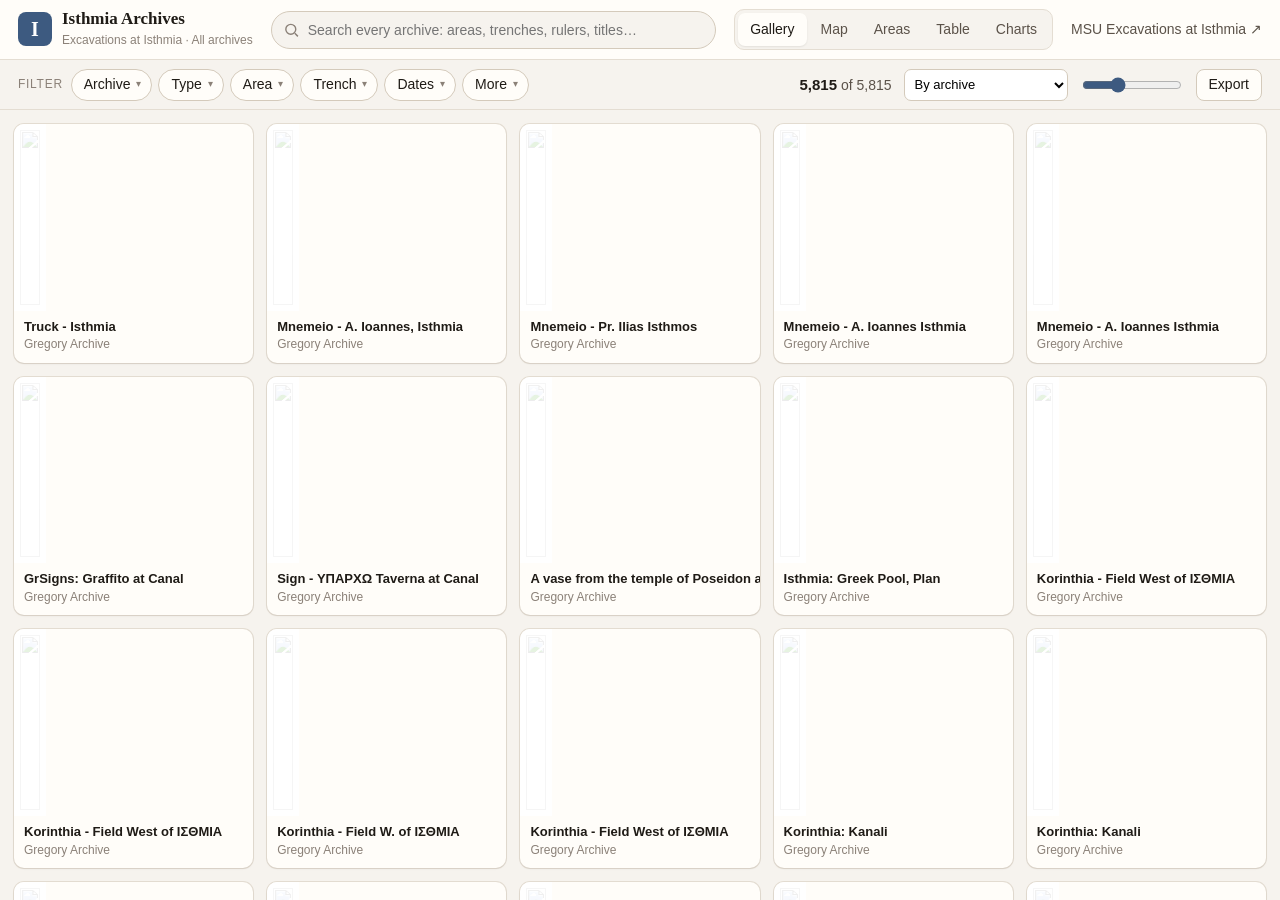
==== index.html @ 61fd902d "Publish isthmia 53b626fa98c090459ed0af89f8ced8a579373fb1 tregodan-msu/isthmia@53b626fa98c090459ed0af" ====
<!DOCTYPE html>
<html lang="en">
<head>
<meta charset="utf-8">
<meta name="viewport" content="width=device-width, initial-scale=1">
<title>Isthmia Archives — Excavation records in one place</title>
<meta name="description" content="Search the archives of the excavations at Isthmia together: photographs from the Gregory slide archive and coins from the Clement catalog, grouped by area, trench, date and ruler.">
<link rel="preconnect" href="://">
<link rel="stylesheet" href="https://unpkg.com/leaflet@1.9.4/dist/leaflet.css">
<link rel="stylesheet" href="https://unpkg.com/leaflet.markercluster@1.5.3/dist/MarkerCluster.Default.css">
<link rel="stylesheet" href="https://unpkg.com/leaflet.markercluster@1.5.3/dist/MarkerCluster.css">
<link rel="stylesheet" href="css/app.css">
<style>:root { --accent: #3d5a80; --accent-ink: #2c4563; --accent-soft: #e1e8f0 }</style>
<script src="config.js"></script>
</head>
<body>
<header class="top">
  <a class="brand" id="brand" href="#"><span class="brand-mark">Ι</span><span><b>Isthmia Archives</b><small>Excavations at Isthmia · All archives</small></span></a>
  <div class="search"><svg viewBox="0 0 24 24"><circle cx="11" cy="11" r="7"/><path d="M21 21l-4.3-4.3"/></svg>
    <input id="q" type="search" placeholder="Search every archive: areas, trenches, rulers, titles…" autocomplete="off" aria-label="Search the archive"></div>
  <nav class="views" id="views" aria-label="Views"></nav>
  <a class="story" id="story" href="#" target="_blank" rel="noopener">The story ↗</a>
</header>

<div class="fbar" id="fbar">
  <div class="filters" id="filters"></div>
  <button class="link" id="clear" hidden>Clear filters</button>
  <div class="bar-right">
    <div class="count" id="count">Loading…</div>
    <label class="ctl" id="sortCtl"><select id="sort" aria-label="Sort"></select></label>
    <label class="ctl" id="sizeCtl" title="Card size"><input type="range" id="size" min="120" max="360" step="20" value="200" aria-label="Card size"></label>
    <div class="menu"><button class="btn" id="exportBtn">Export</button>
      <div class="menu-pop right" id="exportMenu" hidden>
        <button data-x="csv">Download CSV (filtered)</button>
        <button data-x="json">Download JSON (filtered)</button>
        <button data-x="link">Copy link to this view</button>
      </div></div>
  </div>
</div>
<div class="pop" id="pop" hidden></div>

<main class="view" id="view"><div class="loading-big"><div class="spinner"></div><p>Loading the archive…</p></div></main>

<script src="https://unpkg.com/leaflet@1.9.4/dist/leaflet.js" defer></script>
<script src="https://unpkg.com/leaflet.markercluster@1.5.3/dist/leaflet.markercluster.js" defer></script>
<script type="module" src="js/app.js"></script>
</body>
</html>
---- css/app.css ----
:root {
  --bg: #f6f3ee; --panel: #fffdf9; --ink: #1f1b16; --ink2: #5b5249; --muted: #8b8178;
  --line: #e4ddd2; --line2: #d4cabb; --accent: #9a4f24; --accent-ink: #7a3c18; --accent-soft: #f3e6dc;
  --serif: "Iowan Old Style", "Palatino Linotype", Palatino, Georgia, serif;
  --sans: -apple-system, BlinkMacSystemFont, "Segoe UI", Roboto, "Helvetica Neue", Arial, sans-serif;
  --r: 10px; --top: 60px;
}
* { box-sizing: border-box; }
html, body { margin: 0; height: 100%; }
body { font: 14px/1.45 var(--sans); color: var(--ink); background: var(--bg); overflow: hidden; }
button { font: inherit; color: inherit; }
a { color: var(--accent-ink); }
[hidden] { display: none !important; }
.muted { color: var(--muted); }

/* top bar */
.top { height: var(--top); display: flex; align-items: center; gap: 18px; padding: 0 18px; background: var(--panel); border-bottom: 1px solid var(--line); position: relative; z-index: 20; }
.brand { display: flex; align-items: center; gap: 10px; text-decoration: none; color: var(--ink); white-space: nowrap; }
.brand-mark { width: 34px; height: 34px; border-radius: 8px; background: var(--accent); color: #fff; display: grid; place-items: center; font: 600 20px var(--serif); }
.brand b { font: 600 17px var(--serif); display: block; line-height: 1.1; }
.brand small { color: var(--muted); font-size: 12px; }
.search { flex: 1; max-width: 560px; position: relative; }
.search svg { position: absolute; left: 12px; top: 50%; width: 17px; height: 17px; transform: translateY(-50%); fill: none; stroke: var(--muted); stroke-width: 2; }
.search input { width: 100%; height: 38px; border: 1px solid var(--line2); border-radius: 19px; padding: 0 14px 0 36px; background: var(--bg); font: inherit; }
.search input:focus { outline: 2px solid var(--accent); outline-offset: 1px; background: #fff; }
.views { display: flex; gap: 2px; background: var(--bg); border: 1px solid var(--line); border-radius: 10px; padding: 3px; }
.views a { padding: 6px 12px; border-radius: 7px; text-decoration: none; color: var(--ink2); font-weight: 500; }
.views a:hover { color: var(--ink); }
.views a.on { background: var(--panel); color: var(--ink); box-shadow: 0 1px 2px rgba(0,0,0,.08); }
.story { margin-left: auto; color: var(--ink2); text-decoration: none; white-space: nowrap; }

/* layout */
body { display: flex; flex-direction: column; }
.top { flex: none; }
.fbar { flex: none; display: flex; align-items: center; gap: 10px; padding: 8px 18px; border-bottom: 1px solid var(--line); background: var(--bg); min-height: 50px; position: relative; z-index: 15; }
.filters { display: flex; align-items: center; gap: 6px; flex: 1; min-width: 0; overflow-x: auto; scrollbar-width: none; }
.filters::-webkit-scrollbar { display: none; }
.flabel { font-size: 12px; text-transform: uppercase; letter-spacing: .06em; color: var(--muted); margin-right: 2px; }
.fbtn { flex: none; display: inline-flex; align-items: center; gap: 6px; height: 32px; padding: 0 10px 0 12px; border: 1px solid var(--line2); background: var(--panel); border-radius: 16px; cursor: pointer; white-space: nowrap; }
.fbtn:hover { border-color: var(--accent); }
.fbtn.on { background: var(--accent-soft); border-color: var(--accent); color: var(--accent-ink); }
.fbtn b { background: var(--accent); color: #fff; border-radius: 9px; font-size: 11px; padding: 0 6px; line-height: 17px; }
.caret { font-size: 10px; color: var(--muted); }
.pop { position: fixed; z-index: 40; width: 320px; max-height: min(480px, calc(100vh - 140px)); display: flex; flex-direction: column; background: var(--panel); border: 1px solid var(--line); border-radius: 12px; box-shadow: 0 14px 40px rgba(40,30,20,.18); padding: 10px; }
.pop-h { display: flex; justify-content: space-between; align-items: baseline; font-weight: 600; padding: 2px 4px 8px; }
.pop-h span { font-weight: 400; color: var(--muted); font-size: 12px; }
.pop-q { height: 34px; border: 1px solid var(--line2); border-radius: 8px; padding: 0 10px; font: inherit; background: #fff; margin-bottom: 6px; flex: none; }
.pop-q:focus { outline: 2px solid var(--accent); outline-offset: -1px; }
.pop-list { list-style: none; margin: 0; padding: 0; overflow-y: auto; flex: 1; min-height: 60px; }
.pop-list label { display: flex; align-items: center; gap: 8px; padding: 5px 6px; border-radius: 6px; cursor: pointer; }
.pop-list label:hover { background: var(--accent-soft); }
.pop-list input { accent-color: var(--accent); margin: 0; flex: none; }
.pop-f { display: flex; justify-content: space-between; align-items: center; padding-top: 8px; border-top: 1px solid var(--line); margin-top: 6px; flex: none; }
.pop-item { display: flex; justify-content: space-between; width: 100%; background: none; border: 0; padding: 8px; border-radius: 6px; cursor: pointer; text-align: left; }
.pop-item:hover { background: var(--accent-soft); }
.pop-item i { color: var(--muted); font-style: normal; }
.pop-item b { background: var(--accent); color: #fff; border-radius: 9px; font-size: 11px; padding: 0 6px; }
.pop .pl { display: block; font-size: 12px; text-transform: uppercase; letter-spacing: .05em; color: var(--ink2); margin: 8px 2px 4px; }
.range-row { display: flex; align-items: center; gap: 6px; }
.range-row input { width: 100%; min-width: 0; height: 34px; border: 1px solid var(--line2); border-radius: 7px; padding: 0 8px; font: inherit; background: #fff; }
.range-row span { color: var(--muted); }
.check { display: flex; gap: 8px; align-items: center; margin-top: 12px; color: var(--ink2); cursor: pointer; }
.check input { accent-color: var(--accent); }
.fv { flex: 1; overflow: hidden; text-overflow: ellipsis; white-space: nowrap; }
.fn { color: var(--muted); font-variant-numeric: tabular-nums; font-size: 12px; }
.small { font-size: 12px; }
.link { background: none; border: 0; color: var(--accent-ink); cursor: pointer; padding: 4px 0; font-size: 13px; white-space: nowrap; }
.link:hover { text-decoration: underline; }
.count { color: var(--ink2); white-space: nowrap; }
.count b { color: var(--ink); font-size: 15px; }
.chip { flex: none; border: 1px solid var(--line2); background: var(--accent-soft); border-radius: 14px; padding: 4px 8px 4px 10px; cursor: pointer; font-size: 13px; max-width: 260px; overflow: hidden; text-overflow: ellipsis; white-space: nowrap; }
.chip span { margin-left: 6px; color: var(--muted); }
.chip:hover span { color: var(--accent-ink); }
.bar-right { display: flex; align-items: center; gap: 12px; margin-left: auto; flex: none; }
.ctl { display: flex; align-items: center; gap: 6px; color: var(--ink2); font-size: 13px; white-space: nowrap; }
.ctl select, .cc-config select { height: 32px; border: 1px solid var(--line2); border-radius: 7px; background: #fff; font: inherit; padding: 0 6px; max-width: 210px; }
.ctl input[type=range] { accent-color: var(--accent); width: 100px; }
.btn { height: 32px; border: 1px solid var(--line2); background: var(--panel); border-radius: 8px; padding: 0 12px; cursor: pointer; white-space: nowrap; }
.btn:hover { border-color: var(--accent); }
.btn.primary { background: var(--accent); color: #fff; border-color: var(--accent); }
.btn.primary:hover { background: var(--accent-ink); }
.btn.ghost { background: transparent; }
.btn.icon { width: 32px; padding: 0; font-size: 16px; }
.menu { position: relative; }
.menu-pop { position: absolute; left: 0; top: 38px; background: var(--panel); border: 1px solid var(--line); border-radius: 10px; box-shadow: 0 10px 30px rgba(0,0,0,.12); padding: 6px; z-index: 30; min-width: 240px; }
.menu-pop.right { left: auto; right: 0; }
.menu-pop button { display: block; width: 100%; text-align: left; background: none; border: 0; padding: 8px 10px; border-radius: 6px; cursor: pointer; }
.menu-pop button:hover { background: var(--accent-soft); }

.view { flex: 1; min-height: 0; position: relative; }
.loading-big, .empty { display: grid; place-items: center; align-content: center; height: 100%; gap: 6px; color: var(--ink2); text-align: center; padding: 20px; }
.empty h3 { font: 600 22px var(--serif); margin: 0; color: var(--ink); }
.spinner { width: 34px; height: 34px; border: 3px solid var(--line); border-top-color: var(--accent); border-radius: 50%; animation: spin 0.8s linear infinite; }
@keyframes spin { to { transform: rotate(360deg); } }

/* gallery */
.vscroll { position: absolute; inset: 0; overflow-y: auto; }
.vinner { position: relative; }
.card { position: absolute; padding: 0; border: 0; background: var(--panel); border-radius: var(--r); overflow: hidden; cursor: pointer; text-align: left; box-shadow: 0 1px 2px rgba(40,30,20,.08), 0 0 0 1px var(--line); display: flex; flex-direction: column; transition: box-shadow .15s, transform .15s; }
.card:hover, .card:focus-visible { box-shadow: 0 6px 18px rgba(40,30,20,.16), 0 0 0 2px var(--accent); transform: translateY(-1px); outline: none; }
.thumb { flex: 1; min-height: 0; background: #e6dfd4; overflow: hidden; padding: 6px; }
.thumb img { width: 100%; height: 100%; object-fit: contain; display: block; opacity: 0; transition: opacity .25s; }
.thumb img.in { opacity: 1; }
img.broken { opacity: .15 !important; }
.cap { padding: 7px 10px 8px; height: 52px; }
.cap b { display: block; font-weight: 600; font-size: 13px; overflow: hidden; text-overflow: ellipsis; white-space: nowrap; }
.cap small { display: block; color: var(--muted); font-size: 12px; overflow: hidden; text-overflow: ellipsis; white-space: nowrap; }

/* slide boxes */
.view-boxes { display: flex; flex-direction: column; }
.view-boxes .empty { height: auto; flex: 1; }
.subbar { flex: none; display: flex; align-items: center; gap: 14px; padding: 10px 18px; border-bottom: 1px solid var(--line); background: var(--panel); }
.seg { display: inline-flex; background: var(--bg); border: 1px solid var(--line); border-radius: 9px; padding: 3px; }
.seg button { border: 0; background: none; padding: 5px 14px; border-radius: 6px; cursor: pointer; color: var(--ink2); font-weight: 500; }
.seg button.on { background: var(--panel); color: var(--ink); box-shadow: 0 1px 2px rgba(0,0,0,.08); }
.boxscroll { flex: 1; overflow-y: auto; }
.boxgrid { display: grid; grid-template-columns: repeat(auto-fill, minmax(220px, 1fr)); gap: 18px; padding: 18px; }
.boxcard { border: 0; padding: 0; background: var(--panel); border-radius: 12px; overflow: hidden; cursor: pointer; text-align: left; box-shadow: 0 1px 2px rgba(40,30,20,.08), 0 0 0 1px var(--line); transition: box-shadow .15s, transform .15s; display: flex; flex-direction: column; }
.boxcard:hover { box-shadow: 0 8px 22px rgba(40,30,20,.16), 0 0 0 2px var(--accent); transform: translateY(-2px); }
.boxcover { aspect-ratio: 4/3; background: #ece8e2; overflow: hidden; }
.boxcover > img { width: 100%; height: 100%; object-fit: cover; display: block; }
.boxcover.mosaic { display: grid; grid-template-columns: 1fr 1fr; grid-template-rows: 1fr 1fr; gap: 3px; background: #3a332c; padding: 3px; }
.boxcover.mosaic img { min-height: 0; border-radius: 2px; background: #4a423a; }
.boxcard.nophoto .boxstrip { display: none; }
.boxstrip { display: grid; grid-template-columns: repeat(4, 1fr); gap: 3px; padding: 3px; background: #3a332c; }
.boxstrip img { width: 100%; aspect-ratio: 1; object-fit: cover; display: block; border-radius: 2px; background: #4a423a; }
.boxlabel { padding: 10px 12px 12px; display: flex; flex-direction: column; gap: 2px; }
.boxlabel b { font: 600 14px var(--serif); overflow: hidden; text-overflow: ellipsis; white-space: nowrap; }
.boxlabel small { color: var(--muted); }
.boxtag { display: inline-block; background: var(--accent-soft); color: var(--accent-ink); border-radius: 5px; padding: 0 6px; font: 600 12px var(--serif); margin-right: 7px; vertical-align: 1px; }
.board { flex: 1; min-height: 0; overflow-x: auto; overflow-y: hidden; display: flex; gap: 14px; padding: 12px 18px 14px; align-items: flex-start; }
.col { flex: none; width: 270px; max-height: 100%; display: flex; flex-direction: column; background: #ece6dc; border-radius: 12px; overflow: hidden; }
.col header { flex: none; display: flex; align-items: center; gap: 10px; padding: 10px; background: #e3dccf; box-shadow: 0 6px 10px -8px rgba(40,30,20,.4); position: relative; z-index: 1; }
.colphoto { flex: none; width: 58px; height: 44px; object-fit: cover; border-radius: 6px; background: #d6cebf; box-shadow: 0 0 0 1px rgba(0,0,0,.06); }
.colt { min-width: 0; flex: 1; }
.col h3 { margin: 0; font: 600 14px var(--serif); overflow: hidden; text-overflow: ellipsis; white-space: nowrap; }
.col header span { color: var(--muted); font-size: 12px; }
.col header .link { font-size: 12px; padding: 0; }
.col-body { flex: 1; min-height: 60px; overflow-y: auto; padding: 8px 8px 10px; display: flex; flex-direction: column; gap: 8px; }
.kcard { flex: none; display: block; width: 100%; padding: 0 0 8px; border: 0; background: var(--panel); border-radius: 9px; text-align: left; cursor: pointer; box-shadow: 0 1px 2px rgba(40,30,20,.1); overflow: hidden; }
.kcard:hover { box-shadow: 0 0 0 2px var(--accent); }
.kcard img { width: 100%; aspect-ratio: 3/2; object-fit: contain; display: block; background: #e6dfd4; padding: 4px; box-sizing: border-box; margin-bottom: 6px; }
.kcard b, .kcard small { display: block; padding: 0 10px; overflow: hidden; text-overflow: ellipsis; white-space: nowrap; }
.kcard b { font-size: 13px; }
.kcard small { color: var(--muted); font-size: 12px; }
.col .more { width: 100%; }

/* table */
.tscroll { position: absolute; inset: 0; overflow: auto; }
table.grid { border-collapse: separate; border-spacing: 0; table-layout: fixed; }
.grid th { position: sticky; top: 0; background: var(--panel); text-align: left; font-size: 12px; text-transform: uppercase; letter-spacing: .05em; color: var(--ink2); padding: 10px; border-bottom: 1px solid var(--line2); z-index: 1; }
.grid td a { color: var(--accent-ink); }
.grid td { height: 46px; padding: 0 10px; border-bottom: 1px solid var(--line); white-space: nowrap; overflow: hidden; text-overflow: ellipsis; }
.grid tr[data-i] { cursor: pointer; }
.grid tr[data-i]:hover td { background: var(--accent-soft); }
.tc-img { width: 64px; }
.grid td.tc-img img { width: 52px; height: 36px; object-fit: contain; border-radius: 4px; display: block; background: #e9e3da; }

/* map */
.mapwrap { position: absolute; inset: 0; }
#map { position: absolute; inset: 0; }
.map-note { position: absolute; left: 12px; bottom: 22px; z-index: 500; background: var(--panel); padding: 7px 12px; border-radius: 8px; box-shadow: 0 2px 10px rgba(0,0,0,.15); color: var(--ink2); font-size: 13px; max-width: calc(100% - 24px); }
.mpop img { width: 100%; aspect-ratio: 3/2; object-fit: contain; border-radius: 6px; display: block; margin-bottom: 6px; background: #eee; }
.mpop b, .mpop small { display: block; }
.mpop small { color: var(--muted); margin-bottom: 8px; }
.marker-cluster-small, .marker-cluster-medium, .marker-cluster-large { background-color: rgba(154,79,36,.25) !important; }
.marker-cluster-small div, .marker-cluster-medium div, .marker-cluster-large div { background-color: rgba(154,79,36,.85) !important; color: #fff !important; font-weight: 600; }

/* charts */
.view-charts { overflow-y: auto; }
.cv { max-width: 1280px; margin: 0 auto; padding: 18px 18px 60px; }
.cv-top { display: flex; align-items: flex-start; gap: 16px; margin-bottom: 14px; }
.cv-top h2 { font: 600 24px var(--serif); margin: 0; }
.cv-top p { margin: 4px 0 0; max-width: 720px; }
.cv-actions { margin-left: auto; display: flex; gap: 8px; }
.sugg { display: grid; grid-template-columns: repeat(auto-fill, minmax(250px, 1fr)); gap: 10px; margin-bottom: 18px; padding: 14px; background: var(--panel); border: 1px solid var(--line); border-radius: 12px; }
.sg { display: flex; gap: 10px; align-items: flex-start; text-align: left; border: 1px solid var(--line); background: #fff; border-radius: 10px; padding: 10px; cursor: pointer; }
.sg:hover { border-color: var(--accent); background: var(--accent-soft); }
.sg-ic { flex: none; width: 34px; height: 34px; border-radius: 8px; background: var(--accent-soft); color: var(--accent-ink); display: grid; place-items: center; }
.sg-ic svg { width: 20px; height: 20px; }
.sg b { display: block; font-size: 13px; }
.sg small { color: var(--muted); font-size: 12px; }
.cards { display: flex; flex-direction: column; gap: 18px; }
.ccard.linked { box-shadow: inset 4px 0 0 var(--accent); }
.cc-link { flex: none; display: inline-flex; align-items: center; gap: 5px; height: 28px; padding: 0 10px 0 8px; border-radius: 14px; border: 1px solid var(--line2); background: #fff; color: var(--muted); cursor: pointer; font-size: 12px; }
.cc-link svg { width: 15px; height: 15px; }
.cc-link.on { background: var(--accent-soft); border-color: var(--accent); color: var(--accent-ink); }
.cc-link:hover { border-color: var(--accent); }
.lk-hint { white-space: nowrap; }
.lk-dot { display: inline-block; width: 4px; height: 12px; background: var(--accent); border-radius: 2px; vertical-align: -1px; margin: 0 2px; }
.links { position: sticky; top: 0; z-index: 5; display: flex; align-items: center; flex-wrap: wrap; gap: 8px; padding: 10px 14px; margin-bottom: 16px; background: var(--accent-soft); border: 1px solid #e6cdb9; border-left: 4px solid var(--accent); border-radius: 12px; box-shadow: 0 6px 16px -10px rgba(122,60,24,.4); }
.lk-title { display: inline-flex; align-items: center; gap: 6px; font-weight: 600; color: var(--accent-ink); margin-right: 4px; }
.lk-title svg { width: 16px; height: 16px; }
.lk-chip { display: inline-flex; align-items: baseline; gap: 6px; border: 1px solid var(--accent); background: #fff; border-radius: 14px; padding: 4px 8px 4px 10px; cursor: pointer; font-size: 13px; }
.lk-chip small { color: var(--muted); font-size: 11px; }
.lk-chip small::after { content: ":"; }
.lk-chip span { color: var(--muted); }
.lk-chip:hover span { color: var(--accent-ink); }
.lk-arrow { color: var(--accent); font-weight: 600; }
.lk-n { margin-left: auto; color: var(--ink2); }
.lk-badge { display: inline-flex; align-items: center; gap: 4px; background: var(--accent-soft); color: var(--accent-ink); border-radius: 10px; padding: 1px 8px 1px 6px; margin-right: 6px; }
.lk-badge svg { width: 12px; height: 12px; }
.cc-chart .mark.dim { opacity: .22; }
.cc-chart .hit.picked { fill: rgba(154,79,36,.12); }
.ccard { background: var(--panel); border: 1px solid var(--line); border-radius: 14px; padding: 14px 16px 16px; }
.cc-head { display: flex; align-items: center; gap: 10px; }
.cc-title { flex: 1; min-width: 0; border: 1px solid transparent; background: none; font: 600 18px var(--serif); padding: 4px 6px; border-radius: 6px; color: var(--ink); }
.cc-title:hover { border-color: var(--line); }
.cc-title:focus { border-color: var(--accent); outline: none; background: #fff; }
.cc-actions { display: flex; gap: 4px; }
.cc-types { display: flex; gap: 4px; flex-wrap: wrap; margin: 10px 0; }
.cc-types button { display: flex; align-items: center; gap: 6px; height: 32px; padding: 0 10px; border: 1px solid var(--line); background: #fff; border-radius: 8px; cursor: pointer; color: var(--ink2); font-size: 13px; }
.cc-types button svg { width: 17px; height: 17px; }
.cc-types button:hover { border-color: var(--accent); }
.cc-types button.on { background: var(--accent); border-color: var(--accent); color: #fff; }
.cc-config { display: flex; flex-wrap: wrap; gap: 8px 16px; padding: 10px 12px; background: var(--bg); border-radius: 10px; margin-bottom: 12px; }
.cc-config label { display: flex; align-items: center; gap: 6px; font-size: 13px; color: var(--ink2); }
.cc-check input { accent-color: var(--accent); }
.cc-chart { min-height: 120px; position: relative; }
.cc-chart svg { display: block; }
.cc-chart .mark, .cc-chart .hit { cursor: pointer; }
.cc-chart .mark:hover { opacity: .82; }
.cc-chart .hit:hover { fill: rgba(154,79,36,.06); }
.cc-chart .brush-area { cursor: crosshair; }
.cc-empty { padding: 40px; text-align: center; }
.cc-note { margin: 6px 0 0; min-height: 4px; }
.cc-sel { margin-top: 12px; border-top: 1px solid var(--line); padding-top: 12px; }
.sel-head { display: flex; align-items: center; gap: 12px; flex-wrap: wrap; margin-bottom: 10px; }
.sel-actions { margin-left: auto; display: flex; gap: 6px; }
.sel-grid { display: grid; grid-template-columns: repeat(auto-fill, minmax(120px, 1fr)); gap: 8px; }
.st { border: 0; padding: 0; background: #fff; border-radius: 8px; overflow: hidden; cursor: pointer; box-shadow: 0 0 0 1px var(--line); text-align: left; }
.st:hover { box-shadow: 0 0 0 2px var(--accent); }
.st img { width: 100%; aspect-ratio: 4/3; object-fit: contain; background: #e6dfd4; display: block; padding: 3px; box-sizing: border-box; }
.st span { display: block; font-size: 11px; padding: 4px 6px 6px; overflow: hidden; text-overflow: ellipsis; white-space: nowrap; color: var(--ink2); }
.more-sel { margin-top: 10px; width: 100%; }
.small-empty { height: auto; padding: 60px 20px; }
.tip { position: fixed; left: 0; top: 0; z-index: 100; background: #1f1b16; color: #fff; padding: 6px 9px; border-radius: 6px; font-size: 12px; pointer-events: none; max-width: 340px; }

/* lightbox */
body.lb-open { overflow: hidden; }
.lb { --lb-bg: #0b0a09; --lb-ink: #f2efe9; --lb-strong: #fff; --lb-line: #262320; --lb-muted: #a8a29a; --lb-dim: #9a948b; --lb-btn: #d9d4cc; --lb-hover: #24211e;
  --lb-panel: #12100e; --lb-tab: #1d1a17; --lb-tab-on: #2e2a26; --lb-link: #f0b78f; --lb-link-line: #a76a45; --lb-sep: #33302c; }
.lb.light { --lb-bg: #fff; --lb-ink: #1c1814; --lb-strong: #000; --lb-line: #dcd7cf; --lb-muted: #5d574f; --lb-dim: #625c53; --lb-btn: #3b362f; --lb-hover: #ece8e1;
  --lb-panel: #f7f5f1; --lb-tab: #e9e5de; --lb-tab-on: #fff; --lb-link: var(--accent-ink); --lb-link-line: var(--accent); --lb-sep: #d5d0c8; }
.lb { position: fixed; inset: 0; z-index: 50; background: var(--lb-bg); color: var(--lb-ink); display: flex; flex-direction: column; }
.lb-head { display: flex; align-items: center; gap: 16px; padding: 8px 12px 8px 18px; border-bottom: 1px solid var(--lb-line); }
.lb-title { flex: 1; min-width: 0; display: flex; align-items: baseline; gap: 12px; }
.lb-title h2 { margin: 0; font: 500 17px var(--serif); overflow: hidden; text-overflow: ellipsis; white-space: nowrap; }
.lb-pos { color: var(--lb-muted); font-size: 13px; white-space: nowrap; font-variant-numeric: tabular-nums; }
.lb-tools { display: flex; align-items: center; gap: 2px; }
.lb-tools button, .lb-tools a { width: 36px; height: 36px; display: grid; place-items: center; background: none; border: 0; border-radius: 8px; color: var(--lb-btn); cursor: pointer; }
.lb-tools button:hover, .lb-tools a:hover { background: var(--lb-hover); color: var(--lb-strong); }
.lb-tools svg { width: 20px; height: 20px; }
.lb-tools .sep { width: 1px; height: 22px; background: var(--lb-sep); margin: 0 6px; }
.lb-zoom { position: relative; min-width: 62px; padding: 0 4px; text-align: center; font-size: 12px; cursor: pointer; color: var(--lb-muted); font-variant-numeric: tabular-nums; }
.lb-body { flex: 1; min-height: 0; display: flex; }
.lb-info { width: 320px; flex: none; overflow-y: auto; border-right: 1px solid var(--lb-line); padding: 14px 18px 30px; background: var(--lb-panel); }
.lb.noinfo .lb-info { display: none; }
.lb-info-tabs { display: flex; gap: 4px; margin-bottom: 12px; background: var(--lb-tab); padding: 3px; border-radius: 8px; }
.lb-info-tabs button { flex: 1; border: 0; background: none; color: var(--lb-muted); padding: 5px; border-radius: 6px; cursor: pointer; }
.lb-info-tabs button.on { background: var(--lb-tab-on); color: var(--lb-strong); }
.lb-info dl { margin: 0; }
.lb-info dt { font-size: 11px; text-transform: uppercase; letter-spacing: .07em; color: var(--lb-dim); margin-top: 12px; }
.lb-info dd { margin: 2px 0 0; color: var(--lb-ink); word-break: break-word; }
.lb-info dd a { color: var(--lb-link); text-decoration: none; border-bottom: 1px dotted var(--lb-link-line); }
.lb-info dd a:hover { color: var(--lb-strong); }
.lb-stage { flex: 1; min-width: 0; position: relative; overflow: hidden; touch-action: none; cursor: grab; }
.lb-stage.zoomed { cursor: move; }
.lb-img { position: absolute; inset: 16px; width: calc(100% - 32px); height: calc(100% - 32px); object-fit: contain; transition: transform .18s ease; user-select: none; will-change: transform; }
.lb-stage.zoomed .lb-img { transition: none; }
.lb-spin { position: absolute; left: calc(50% - 17px); top: calc(50% - 17px); width: 34px; height: 34px; border: 3px solid var(--lb-tab-on); border-top-color: var(--lb-link); border-radius: 50%; animation: spin .8s linear infinite; display: none; }
.lb.loading .lb-spin { display: block; }
.lb-nav { position: absolute; top: 50%; transform: translateY(-50%); width: 48px; height: 72px; border: 0; background: rgba(20,18,16,.5); color: #fff; border-radius: 10px; cursor: pointer; display: grid; place-items: center; opacity: .65; }
.lb-nav:hover { opacity: 1; background: rgba(20,18,16,.85); }
.lb-nav svg { width: 28px; height: 28px; }
.lb-nav.prev { left: 12px; } .lb-nav.next { right: 12px; }
.lb-res { position: absolute; bottom: 10px; left: 50%; transform: translateX(-50%); font-size: 12px; color: var(--lb-dim); pointer-events: none; }
.lb-strip { display: flex; gap: 6px; justify-content: center; padding: 8px; border-top: 1px solid var(--lb-line); overflow: hidden; }
.lb-strip button { flex: none; width: 64px; height: 44px; padding: 0; border: 2px solid transparent; border-radius: 6px; overflow: hidden; background: var(--lb-tab); cursor: pointer; opacity: .6; }
.lb-strip button.on { border-color: var(--lb-link); opacity: 1; }
.lb-strip button:hover { opacity: 1; }
.lb-strip img { width: 100%; height: 100%; object-fit: cover; display: block; }
.lb-toast { position: absolute; top: 64px; left: 50%; transform: translateX(-50%); background: #f2efe9; color: #1f1b16; padding: 8px 14px; border-radius: 8px; font-size: 13px; max-width: 90vw; overflow-wrap: anywhere; }

/* responsive */
@media (max-width: 1100px) {
  .story { display: none; }
}
@media (max-width: 860px) {
  .top { flex-wrap: wrap; height: auto; padding: 8px 12px; gap: 8px; }
  :root { --top: 104px; }
  .brand small { display: none; }
  .search { order: 3; flex-basis: 100%; max-width: none; }
  .views { margin-left: auto; overflow-x: auto; }
  .views a { padding: 5px 8px; }
  .fbar { flex-wrap: wrap; padding: 8px 12px; }
  .filters { flex-basis: 100%; }
  .bar-right { margin-left: 0; width: 100%; justify-content: space-between; }
  .flabel { display: none; }
  .cv-top { flex-direction: column; }
  .cv-actions { margin-left: 0; }
  .boxgrid { grid-template-columns: repeat(auto-fill, minmax(150px, 1fr)); gap: 10px; padding: 10px; }
  #sizeCtl { display: none; }
  .lb-info { position: absolute; z-index: 2; left: 0; right: 0; bottom: 60px; top: auto; width: auto; max-height: 45%; border-right: 0; border-top: 1px solid var(--lb-line); }
  .lb-body { position: relative; }
  .lb-tools button[data-a="zout"], .lb-tools button[data-a="zin"], .lb-zoom, .lb-tools .sep, .lb-tools button[data-a="fs"] { display: none; }
  .lb-nav { width: 36px; height: 56px; }
}
@media (max-width: 860px) {
  .lb-head { flex-wrap: wrap; padding: 6px 8px; gap: 4px; }
  .lb-title { flex-basis: 100%; order: 2; padding: 0 6px 4px; }
  .lb-tools { width: 100%; justify-content: space-between; }
}

/* records with two images (coins): pair on cards, obverse/reverse switch in the viewer */
.thumb.pair { display: flex; gap: 4px; }
.thumb.pair img { width: 50%; }
.kthumb { display: flex; gap: 3px; margin-bottom: 6px; background: #e6dfd4; padding: 4px; border-radius: 4px; }
.kthumb img, .kcard .kthumb img { width: 100%; min-width: 0; aspect-ratio: 1; margin: 0; padding: 0; background: none; }
.lb-sides { display: flex; gap: 2px; background: var(--lb-tab); border: 1px solid var(--lb-tab-on); border-radius: 9px; padding: 3px; }
.lb-sides button { border: 0; background: none; color: var(--lb-btn); padding: 5px 12px; border-radius: 6px; cursor: pointer; font-size: 13px; }
.lb-sides button.on { background: var(--lb-ink); color: var(--lb-bg); }
@media (max-width: 799px) { .lb-sides { order: 3; } }

/* viewer: zoom menu, scale bar, screen calibration, black / white background, hidden photo backdrops */
.lb-zoom select { position: absolute; inset: -8px 0; width: 100%; opacity: 0; cursor: pointer; font-size: 14px; }
.lb-zoom:hover { color: var(--lb-strong); }
.lb-tools button.on { color: var(--lb-link); }
.lb-sides button.on { background: var(--lb-ink); color: var(--lb-bg); }
.lb-scale { position: absolute; left: 14px; bottom: 10px; color: var(--lb-ink); pointer-events: auto; background: color-mix(in srgb, var(--lb-bg) 78%, transparent); border-radius: 6px; padding: 2px 0; }
.lb-scale svg { display: block; } .lb-scale text { font: 12px var(--sans); fill: currentColor; }
.lb-cal { position: absolute; left: 50%; top: 50%; transform: translate(-50%, -50%); z-index: 3; max-width: calc(100% - 24px); max-height: calc(100% - 24px); overflow: auto; background: var(--lb-panel); color: var(--lb-ink); border: 1px solid var(--lb-line); border-radius: 12px; padding: 16px 18px; cursor: default; box-shadow: 0 10px 40px rgba(0,0,0,.35); }
.lb-cal p { margin: 4px 0 12px; max-width: 46ch; color: var(--lb-muted); }
.lb-card { border: 2px solid var(--lb-ink); border-radius: 12px; margin-bottom: 12px; }
.lb-cal input { width: 100%; } .lb-cal-actions { display: flex; justify-content: flex-end; gap: 8px; margin-top: 10px; }
.lb-cal button { border: 1px solid var(--lb-sep); background: var(--lb-tab); color: var(--lb-ink); border-radius: 7px; padding: 6px 14px; cursor: pointer; }
.lb.light .lb-strip button { background: #fff; }
.lb.cutfb .lb-img, .lb.cut .lb-strip img:not(.keep) { filter: url(#photo-key); }
.lb.cut .lb-strip img { object-fit: contain; }
body.photos-light .thumb, body.photos-light .kthumb, body.photos-light .kcard > img { background: #fff; }
body.photos-dark .thumb, body.photos-dark .kthumb, body.photos-dark .kcard > img { background: #0b0a09; }
body.photos-dark .thumb img:not(.keep), body.photos-dark .kthumb img:not(.keep), body.photos-dark .kcard > img:not(.keep) { filter: url(#photo-key); }
.thumb.pair img:only-child, .kthumb img:only-child { width: 100%; }
.kthumb img:only-child { aspect-ratio: 3/2; }

/* area map */
.map-label { background: rgba(255,255,255,.92); border: 0; border-radius: 5px; padding: 1px 6px; font: 600 12px var(--sans); color: #1f1b16; box-shadow: 0 1px 3px rgba(0,0,0,.35); }
.map-label::before { display: none; }
.map-google { font: 500 15px var(--sans); color: #fff; text-shadow: 0 0 3px #000; padding: 0 4px; }

/* Area map (Find Areas → Map, and the combined site's Map) */
.mapbox { flex: 1; min-height: 0; position: relative; }
.map-basebtns { box-shadow: 0 2px 10px rgba(0,0,0,.18); background: var(--panel); }
.map-basebtns button { font: 500 13px var(--sans); }
.photo-mode .leaflet-tile-pane { opacity: .35; filter: grayscale(1); }
.photo-mode.leaflet-container { background: #e9e6df; }
.map-label.empty { opacity: .7; font-weight: 500; }
.mpop.area small { margin-bottom: 6px; }
.mpop-strip { display: grid; grid-template-columns: repeat(4, 1fr); gap: 4px; margin: 2px 0 8px; }
.mpop-strip img { width: 100%; aspect-ratio: 1; object-fit: cover; border-radius: 5px; background: #eee; cursor: zoom-in; margin: 0; }
.mpop-by { list-style: none; margin: 0 0 10px; padding: 0; font-size: 12px; color: var(--ink2); }
.mpop-by li { display: flex; justify-content: space-between; gap: 10px; padding: 2px 0; border-bottom: 1px dotted var(--line); }
.mpop-by i { font-style: normal; color: var(--muted); }
.mpop .btn { width: 100%; }

/* Lock screen for admin pages (js/gate.js) */
body.locked > *:not(.gate) { display: none !important; }
.gate { position: fixed; inset: 0; display: grid; place-items: center; padding: 20px; background: var(--bg); z-index: 100; overflow: auto; }
.gate-card { width: min(420px, 100%); background: var(--panel); border: 1px solid var(--line); border-radius: 14px; padding: 26px; box-shadow: 0 10px 40px rgba(0,0,0,.08); }
.gate-card h2 { margin: 6px 0 6px; font: 600 22px var(--serif); }
.gate-card p { color: var(--ink2); margin: 0 0 12px; }
.gate-mark { font-size: 26px; }
.gate-card input[type=password] { width: 100%; height: 38px; border: 1px solid var(--line2); border-radius: 8px; padding: 0 10px; font: inherit; }
.gate-check { display: flex; gap: 6px; align-items: center; font-size: 13px; color: var(--ink2); margin: 10px 0 4px; }
.gate-err { color: #a3302a !important; min-height: 1.2em; font-size: 13px; margin: 6px 0 !important; }
.gate-card .btn { width: 100%; height: 38px; }
.gate-card .btn.primary { background: var(--accent); border-color: var(--accent); color: #fff; }
.gate-card details { margin-top: 14px; font-size: 13px; color: var(--ink2); }
.gate-card summary { cursor: pointer; }
.gate-back { display: inline-block; margin-top: 14px; font-size: 13px; }
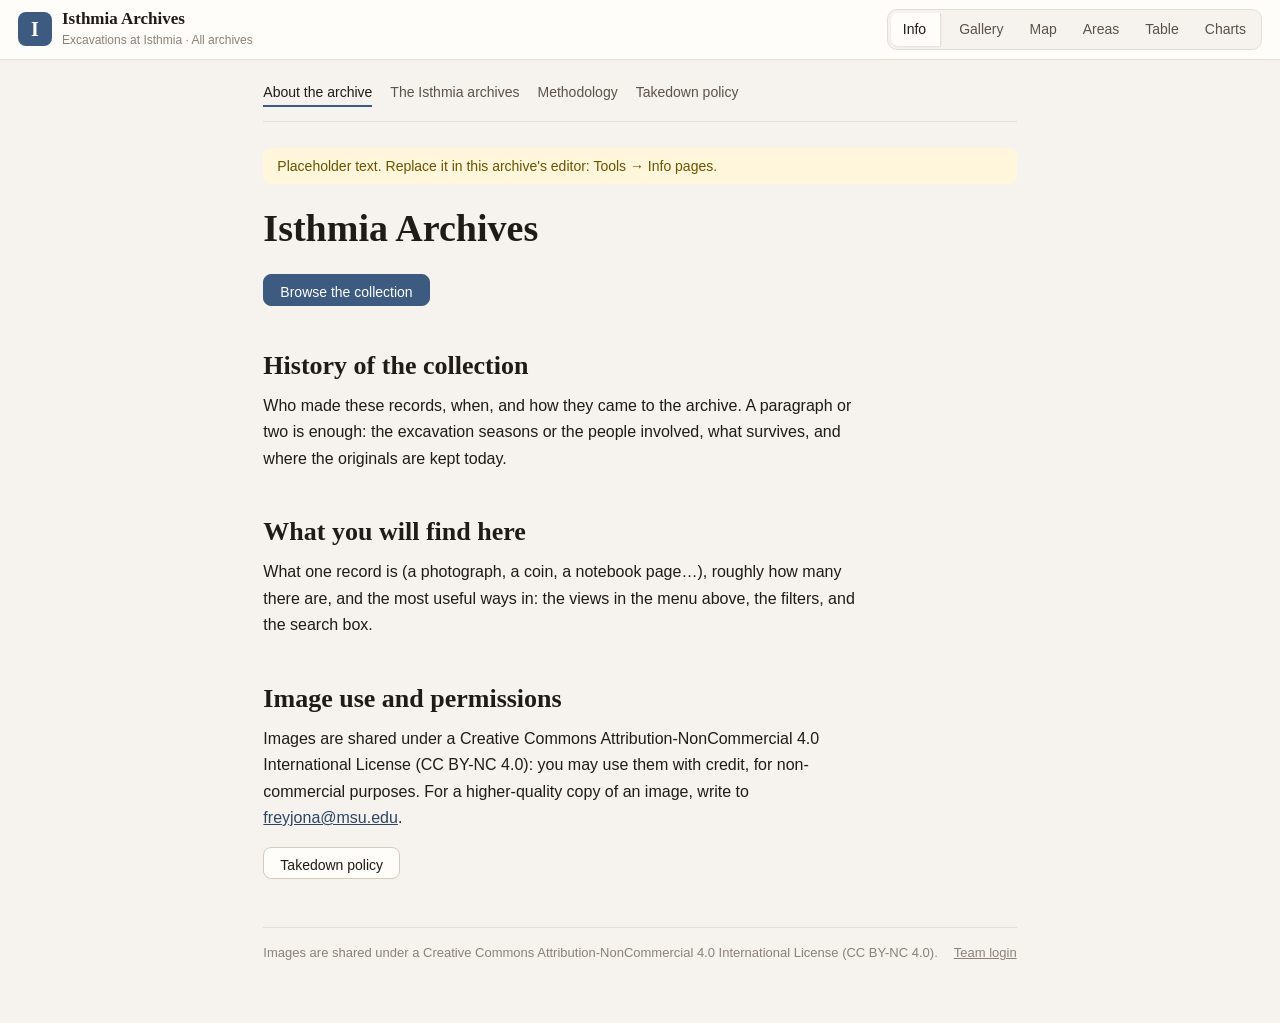
==== commit b8e11a25: "Publish isthmia 177d7e81981c97c5bb59eeb1f6984a4d5e043b90 tregodan-msu/isthmia@177d7e81981c97c5bb59ee" ====
--- a/index.html
+++ b/index.html
@@ -4,45 +4,37 @@
 <meta charset="utf-8">
 <meta name="viewport" content="width=device-width, initial-scale=1">
 <title>Isthmia Archives — Excavation records in one place</title>
-<meta name="description" content="Search the archives of the excavations at Isthmia together: photographs from the Gregory slide archive and coins from the Clement catalog, grouped by area, trench, date and ruler.">
-<link rel="preconnect" href="://">
-<link rel="stylesheet" href="https://unpkg.com/leaflet@1.9.4/dist/leaflet.css">
-<link rel="stylesheet" href="https://unpkg.com/leaflet.markercluster@1.5.3/dist/MarkerCluster.Default.css">
-<link rel="stylesheet" href="https://unpkg.com/leaflet.markercluster@1.5.3/dist/MarkerCluster.css">
-<link rel="stylesheet" href="css/app.css">
+<meta name="description" content="The records of the excavations at Isthmia in one place: inventory cards, color slides and other collections, with the Isthmia photographs of the Gregory slide archive and the coins of the Clement catalog. Filter by type, area, trench, date and ruler.">
+<script>if (location.hash.length > 1) location.replace("browse/" + location.hash);</script>
+<link rel="stylesheet" href="./css/app.css">
 <style>:root { --accent: #3d5a80; --accent-ink: #2c4563; --accent-soft: #e1e8f0 }</style>
-<script src="config.js"></script>
 </head>
-<body>
+<body class="page">
 <header class="top">
-  <a class="brand" id="brand" href="#"><span class="brand-mark">Ι</span><span><b>Isthmia Archives</b><small>Excavations at Isthmia · All archives</small></span></a>
-  <div class="search"><svg viewBox="0 0 24 24"><circle cx="11" cy="11" r="7"/><path d="M21 21l-4.3-4.3"/></svg>
-    <input id="q" type="search" placeholder="Search every archive: areas, trenches, rulers, titles…" autocomplete="off" aria-label="Search the archive"></div>
-  <nav class="views" id="views" aria-label="Views"></nav>
-  <a class="story" id="story" href="#" target="_blank" rel="noopener">The story ↗</a>
+  <a class="brand" href="./"><span class="brand-mark">Ι</span><span><b>Isthmia Archives</b><small>Excavations at Isthmia · All archives</small></span></a>
+  <nav class="views" aria-label="Views"><a class="ext on" href="./">Info</a><a href="./browse/#gallery">Gallery</a><a href="./browse/#map">Map</a><a href="./browse/#boxes">Areas</a><a href="./browse/#table">Table</a><a href="./browse/#charts">Charts</a></nav>
 </header>
+<main class="page-main">
+  <nav class="page-nav" aria-label="About this archive"><a href="./" class="on">About the archive</a><a href="./project/">The Isthmia archives</a><a href="./methodology/">Methodology</a><a href="./takedown-policy/">Takedown policy</a></nav>
+  <article class="prose">
+<p class="placeholder-note">Placeholder text. Replace it in this archive's editor: Tools → Info pages.</p>
 
-<div class="fbar" id="fbar">
-  <div class="filters" id="filters"></div>
-  <button class="link" id="clear" hidden>Clear filters</button>
-  <div class="bar-right">
-    <div class="count" id="count">Loading…</div>
-    <label class="ctl" id="sortCtl"><select id="sort" aria-label="Sort"></select></label>
-    <label class="ctl" id="sizeCtl" title="Card size"><input type="range" id="size" min="120" max="360" step="20" value="200" aria-label="Card size"></label>
-    <div class="menu"><button class="btn" id="exportBtn">Export</button>
-      <div class="menu-pop right" id="exportMenu" hidden>
-        <button data-x="csv">Download CSV (filtered)</button>
-        <button data-x="json">Download JSON (filtered)</button>
-        <button data-x="link">Copy link to this view</button>
-      </div></div>
-  </div>
-</div>
-<div class="pop" id="pop" hidden></div>
+<h1>Isthmia Archives</h1>
 
-<main class="view" id="view"><div class="loading-big"><div class="spinner"></div><p>Loading the archive…</p></div></main>
+<p><a class="btn primary" href="./browse/#gallery">Browse the collection</a></p>
 
-<script src="https://unpkg.com/leaflet@1.9.4/dist/leaflet.js" defer></script>
-<script src="https://unpkg.com/leaflet.markercluster@1.5.3/dist/leaflet.markercluster.js" defer></script>
-<script type="module" src="js/app.js"></script>
+<h2>History of the collection</h2>
+<p>Who made these records, when, and how they came to the archive. A paragraph or two is enough: the excavation seasons or the people involved, what survives, and where the originals are kept today.</p>
+
+<h2>What you will find here</h2>
+<p>What one record is (a photograph, a coin, a notebook page…), roughly how many there are, and the most useful ways in: the views in the menu above, the filters, and the search box.</p>
+
+<h2>Image use and permissions</h2>
+<p>Images are shared under a Creative Commons Attribution-NonCommercial 4.0 International License (CC BY-NC 4.0): you may use them with credit, for non-commercial purposes. For a higher-quality copy of an image, write to <a href="mailto:freyjona@msu.edu">freyjona@msu.edu</a>.</p>
+<p><a class="btn" href="./takedown-policy/">Takedown policy</a></p>
+
+  </article>
+  <footer class="page-foot"><a class="team-login" href="https://tregodan-msu.github.io/isthmia-site/admin/" rel="nofollow">Team login</a>Images are shared under a Creative Commons Attribution-NonCommercial 4.0 International License (CC BY-NC 4.0).</footer>
+</main>
 </body>
 </html>
--- a/css/app.css
+++ b/css/app.css
@@ -291,8 +291,6 @@
   :root { --top: 104px; }
   .brand small { display: none; }
   .search { order: 3; flex-basis: 100%; max-width: none; }
-  .views { margin-left: auto; overflow-x: auto; }
-  .views a { padding: 5px 8px; }
   .fbar { flex-wrap: wrap; padding: 8px 12px; }
   .filters { flex-basis: 100%; }
   .bar-right { margin-left: 0; width: 100%; justify-content: space-between; }
@@ -378,3 +376,149 @@
 .gate-card details { margin-top: 14px; font-size: 13px; color: var(--ink2); }
 .gate-card summary { cursor: pointer; }
 .gate-back { display: inline-block; margin-top: 14px; font-size: 13px; }
+
+/* ------------------------------------------------------------------ static pages (sites/<site>/pages/, core/page.html) */
+.views a.ext { border-right: 1px solid var(--line); border-radius: 7px 0 0 7px; margin-right: 4px; padding-right: 14px; }  /* the Info tab leads: it is the site's home */
+.views a { white-space: nowrap; flex: none; }
+body.page { overflow: auto; height: auto; min-height: 100%; }
+body.page .views { margin-left: auto; max-width: 100%; overflow-x: auto; scrollbar-width: none; }
+body.page .views::-webkit-scrollbar, .views::-webkit-scrollbar { display: none; }
+.landing-cta { margin: 0 0 26px; display: flex; flex-wrap: wrap; gap: 10px; }
+.page-main { max-width: 860px; margin: 0 auto; padding: 22px 22px 60px; }
+.page-nav { display: flex; flex-wrap: wrap; gap: 6px 18px; padding-bottom: 14px; margin-bottom: 26px; border-bottom: 1px solid var(--line); }
+.page-nav a { color: var(--ink2); text-decoration: none; font-weight: 500; padding-bottom: 3px; border-bottom: 2px solid transparent; }
+.page-nav a:hover { color: var(--ink); }
+.page-nav a.on { color: var(--ink); border-bottom-color: var(--accent); }
+.prose { font-size: 16px; line-height: 1.65; }
+.prose h1, .prose h2, .prose h3 { font-family: var(--serif); font-weight: 600; line-height: 1.2; text-wrap: balance; }
+.prose h1 { font-size: 38px; margin: 6px 0 22px; }
+.prose h2 { font-size: 26px; margin: 44px 0 12px; }
+.prose h3 { font-size: 20px; margin: 30px 0 8px; }
+.prose p, .prose ul { margin: 0 0 16px; max-width: 68ch; }
+.prose ul { padding-left: 22px; }
+.prose li > ul { margin: 4px 0 8px; }
+.prose ul:has(> li > ul:only-child) { list-style: none; padding-left: 0; }
+.prose figure { margin: 0 0 20px; }
+.prose img { max-width: 100%; height: auto; border-radius: var(--r); display: block; }
+.prose .split { display: grid; grid-template-columns: minmax(0, 1fr) 220px; gap: 28px; align-items: start; }
+.prose .split h2 { margin-top: 44px; }
+.prose .split figure { margin-top: 52px; }
+.prose .strip { display: flex; gap: 8px; overflow-x: auto; margin: 0 0 20px; padding-bottom: 6px; }
+.prose .strip a { flex: none; }
+.prose .strip img { height: 170px; width: auto; max-width: none; flex: none; }
+.prose a.btn { display: inline-block; padding: 9px 16px; border: 1px solid var(--line2); border-radius: 8px; background: var(--panel); color: var(--ink); text-decoration: none; font: 500 14px var(--sans); }
+.prose a.btn:hover { border-color: var(--accent); color: var(--accent-ink); }
+.prose a.btn.primary { background: var(--accent); border-color: var(--accent); color: #fff; }
+.prose a.btn.primary:hover { background: var(--accent-ink); color: #fff; }
+.prose .placeholder-note { margin: 0 0 22px; padding: 10px 14px; border-radius: 8px; background: #fff6dc; color: #6b5300; font: 500 14px var(--sans); max-width: none; }
+.page-foot { margin-top: 48px; padding-top: 16px; border-top: 1px solid var(--line); color: var(--muted); font-size: 13px; }
+@media (max-width: 720px) {
+  .prose .split { grid-template-columns: 1fr; }
+  .prose .split figure { margin-top: 0; max-width: 240px; }
+  .prose h1 { font-size: 30px; }
+  .prose .strip img { height: 120px; }
+}
+
+/* ------------------------------------------------------------------ phones and small tablets
+   Header: brand on top, then the tabs as one swipeable row, then search. Filters and sort/export get their own
+   compact rows. Inputs are 16px so iOS does not zoom the page when one is focused. */
+@media (max-width: 860px) {
+  :root { --top: 128px; }
+  .top { padding: 8px 12px 8px; gap: 6px 10px; }
+  .brand b { font-size: 16px; }
+  .views { order: 2; flex-basis: 100%; margin: 0 -12px; padding: 0 12px; background: none; border: 0; border-radius: 0; gap: 4px; overflow-x: auto; scrollbar-width: none; -webkit-overflow-scrolling: touch; }
+  .views a { padding: 8px 12px; border-radius: 8px; }
+  .views a.on { background: var(--accent-soft); color: var(--accent-ink); box-shadow: none; }
+  .views a.ext { border-right: 0; margin-right: 0; padding-right: 12px; border-radius: 8px; box-shadow: inset 0 0 0 1px var(--line); }
+  body.page .views { margin-left: -12px; max-width: none; }
+  .search { order: 3; }
+  .search input, .pop-q, .range-row input, .ctl select, .cc-config select, .pe input, .pe select, .pe textarea { font-size: 16px; }
+  .search input { height: 40px; }
+  .fbar { padding: 6px 12px; gap: 4px 8px; min-height: 0; }
+  .fbtn { height: 36px; }
+  .bar-right { gap: 8px; flex-wrap: nowrap; min-width: 0; }
+  .bar-right .count { flex: none; }
+  #sortCtl { flex: 1; min-width: 0; }
+  #sortCtl select { width: 100%; max-width: none; height: 36px; }
+  #exportBtn { height: 36px; }
+  .pop { width: calc(100vw - 16px); max-width: 360px; }
+  .menu-pop { min-width: min(240px, calc(100vw - 24px)); }
+  .subbar { padding: 8px 12px; flex-wrap: wrap; gap: 8px 12px; }
+  .map-basebtns { max-width: 70vw; }
+  .tscroll { -webkit-overflow-scrolling: touch; }
+  .lb-nav, .lb-tools button, .lb-strip button { min-height: 40px; }
+}
+@media (max-width: 560px) {
+  :root { --top: 124px; }
+  .page-main { padding: 16px 16px 48px; }
+  .page-nav { gap: 2px 14px; margin-bottom: 20px; }
+  .page-nav a { padding: 6px 0 4px; }
+  .prose { font-size: 16px; overflow-wrap: anywhere; }
+  .prose h1 { font-size: 28px; margin-bottom: 16px; }
+  .prose h2 { font-size: 22px; margin-top: 32px; }
+  .prose table { display: block; max-width: 100%; overflow-x: auto; }
+  .prose pre, .prose code { white-space: pre-wrap; }
+  .prose iframe, .prose video { max-width: 100%; }
+  .landing-cta .btn { flex: 1 1 100%; text-align: center; padding: 12px 16px; font-size: 16px; }
+  .page-foot { font-size: 13px; }
+}
+
+/* tick lists: table columns (Columns button) and the viewer's own-fields chooser */
+.pick-pop { width: min(300px, calc(100vw - 24px)); padding: 0; }
+.pick-list { max-height: min(52vh, 420px); overflow-y: auto; padding: 6px; }
+.pick-list label { display: flex; align-items: center; gap: 8px; padding: 7px 8px; border-radius: 6px; cursor: pointer; }
+.pick-list label:hover { background: var(--accent-soft); }
+.pick-list input, .lb-pick input { accent-color: var(--accent); margin: 0; flex: none; }
+.pick-foot { display: flex; justify-content: space-between; gap: 8px; padding: 6px; border-top: 1px solid var(--line); }
+.menu-pop .pick-foot button { width: auto; border: 1px solid var(--line2); padding: 6px 12px; }
+.menu-pop .pick-foot button:disabled { opacity: .45; cursor: default; }
+.lb-info-tabs .lb-pickbtn { flex: none; padding: 5px 9px; }
+.lb-pick p { margin: 0 0 8px; color: var(--lb-muted); font-size: 13px; }
+.lb-pick label { display: flex; align-items: center; gap: 8px; padding: 6px 2px; color: var(--lb-ink); cursor: pointer; }
+.lb-pick-actions { position: sticky; bottom: -30px; display: flex; gap: 6px; padding: 10px 0; background: var(--lb-panel); }
+.lb-pick-actions button { flex: 1; border: 1px solid var(--lb-sep); background: var(--lb-tab); color: var(--lb-ink); border-radius: 7px; padding: 7px 10px; cursor: pointer; }
+.lb-pick-actions button.on { background: var(--lb-ink); color: var(--lb-bg); }
+.page-foot .team-login { float: right; margin-left: 16px; color: var(--muted); }
+@media (max-width: 560px) { .page-foot .team-login { float: none; display: block; margin: 10px 0 0; } }
+@media (max-width: 860px) { #colsMenu { position: fixed; left: 12px; right: 12px; top: auto; width: auto; } .pick-list label { padding: 10px 8px; } }
+
+/* viewer: active filters and sort, under the header */
+.lb-set { flex: none; display: flex; align-items: center; gap: 12px; padding: 6px 12px 6px 18px; border-bottom: 1px solid var(--lb-line); background: var(--lb-panel); min-height: 40px; }
+.lb-chips { flex: 1; min-width: 0; display: flex; align-items: center; gap: 6px; overflow-x: auto; scrollbar-width: none; }
+.lb-chips::-webkit-scrollbar { display: none; }
+.lb-chips button { flex: none; border: 1px solid var(--lb-sep); background: var(--lb-tab); color: var(--lb-ink); border-radius: 14px; padding: 3px 8px 3px 11px; cursor: pointer; font-size: 13px; white-space: nowrap; max-width: 280px; overflow: hidden; text-overflow: ellipsis; }
+.lb-chips button span { margin-left: 7px; color: var(--lb-muted); }
+.lb-chips button:hover span { color: var(--lb-strong); }
+.lb-chips button.all { background: none; border-color: transparent; color: var(--lb-link); padding: 3px 6px; }
+.lb-hint { color: var(--lb-dim); font-size: 13px; white-space: nowrap; }
+.lb-sort { flex: none; display: flex; align-items: center; gap: 6px; color: var(--lb-muted); font-size: 13px; }
+.lb-sort select { height: 28px; max-width: 200px; border: 1px solid var(--lb-sep); border-radius: 7px; background: var(--lb-tab); color: var(--lb-ink); font: inherit; padding: 0 4px; }
+@media (max-width: 860px) { .lb-set { padding: 5px 8px; gap: 8px; } .lb-sort { font-size: 0; gap: 0; } .lb-sort select { font-size: 16px; height: 34px; max-width: 150px; } .lb-chips button { padding: 6px 8px 6px 11px; } .lb-hint { white-space: normal; font-size: 12px; } }
+
+/* Type bar (combined site): one button per type, all visible, under the views and above the filters. Click to switch a type on or off; several can be on. */
+.typebar { flex: none; display: flex; flex-wrap: wrap; align-items: center; gap: 6px; padding: 8px 18px; background: var(--panel); border-bottom: 1px solid var(--line); position: relative; z-index: 16; }
+.typebar[hidden] { display: none; }
+.tbtn { display: inline-flex; align-items: center; gap: 7px; height: 34px; padding: 0 12px; border: 1px solid var(--line2); background: var(--panel); border-radius: 8px; cursor: pointer; font: inherit; font-weight: 500; color: var(--ink2); white-space: nowrap; }
+.tbtn small { font-weight: 400; color: var(--muted); font-size: 12px; }
+.tbtn:hover { border-color: var(--accent); color: var(--ink); }
+.tbtn.on { background: var(--accent); border-color: var(--accent); color: #fff; }
+.tbtn.on small { color: rgba(255,255,255,.8); }
+@media (max-width: 760px) { .typebar { padding: 6px 12px; } .tbtn { height: 36px; } }
+
+/* fullscreen viewer inside the editor: the info panel's fields are inputs */
+.lb-info dd input, .lb-info dd textarea { width: 100%; box-sizing: border-box; border: 1px solid var(--lb-sep); border-radius: 7px; padding: 7px 9px; font: 14px var(--sans); background: var(--lb-tab-on); color: var(--lb-strong); resize: vertical; }
+.lb-info dd input:focus, .lb-info dd textarea:focus { outline: 2px solid var(--lb-link-line); outline-offset: -1px; }
+.lb-info dd .dirty { border-color: #e0b55c; box-shadow: inset 3px 0 0 #e0b55c; }
+.lb-edit-actions { position: sticky; bottom: -30px; display: flex; align-items: center; justify-content: space-between; gap: 10px; margin-top: 16px; padding: 10px 0; background: var(--lb-panel); font-size: 13px; color: var(--lb-muted); }
+.lb-edit-actions button { border: 0; border-radius: 8px; padding: 8px 18px; font: inherit; font-weight: 600; cursor: pointer; background: var(--accent); color: #fff; }
+.lb-edit-actions button:disabled { opacity: .45; cursor: default; }
+@media (max-width: 799px) { .lb-info dd input, .lb-info dd textarea { font-size: 16px; } }
+
+/* viewer info: two tabs, and a "Choose fields" dropdown under Key fields */
+.lb-choose { position: relative; margin: -4px 0 4px; }
+.lb-choose[hidden] { display: none; }
+.lb-choose-btn { display: flex; align-items: center; justify-content: space-between; width: 100%; border: 1px solid var(--lb-sep); background: none; color: var(--lb-muted); border-radius: 7px; padding: 6px 10px; font: inherit; font-size: 13px; cursor: pointer; }
+.lb-choose-btn:hover, .lb-choose-btn.on { color: var(--lb-strong); border-color: var(--lb-link-line); }
+.lb-choose .lb-pick { position: absolute; z-index: 4; left: 0; right: 0; top: calc(100% + 4px); max-height: min(50vh, 380px); overflow-y: auto; padding: 6px 10px 0; background: var(--lb-panel); border: 1px solid var(--lb-sep); border-radius: 9px; box-shadow: 0 10px 30px rgba(0,0,0,.25); }
+.lb-choose .lb-pick-actions { bottom: 0; }
+@media (max-width: 799px) { .lb-choose .lb-pick { position: static; max-height: 30vh; box-shadow: none; margin-top: 4px; } .lb-choose .lb-pick label { padding: 9px 2px; } }
